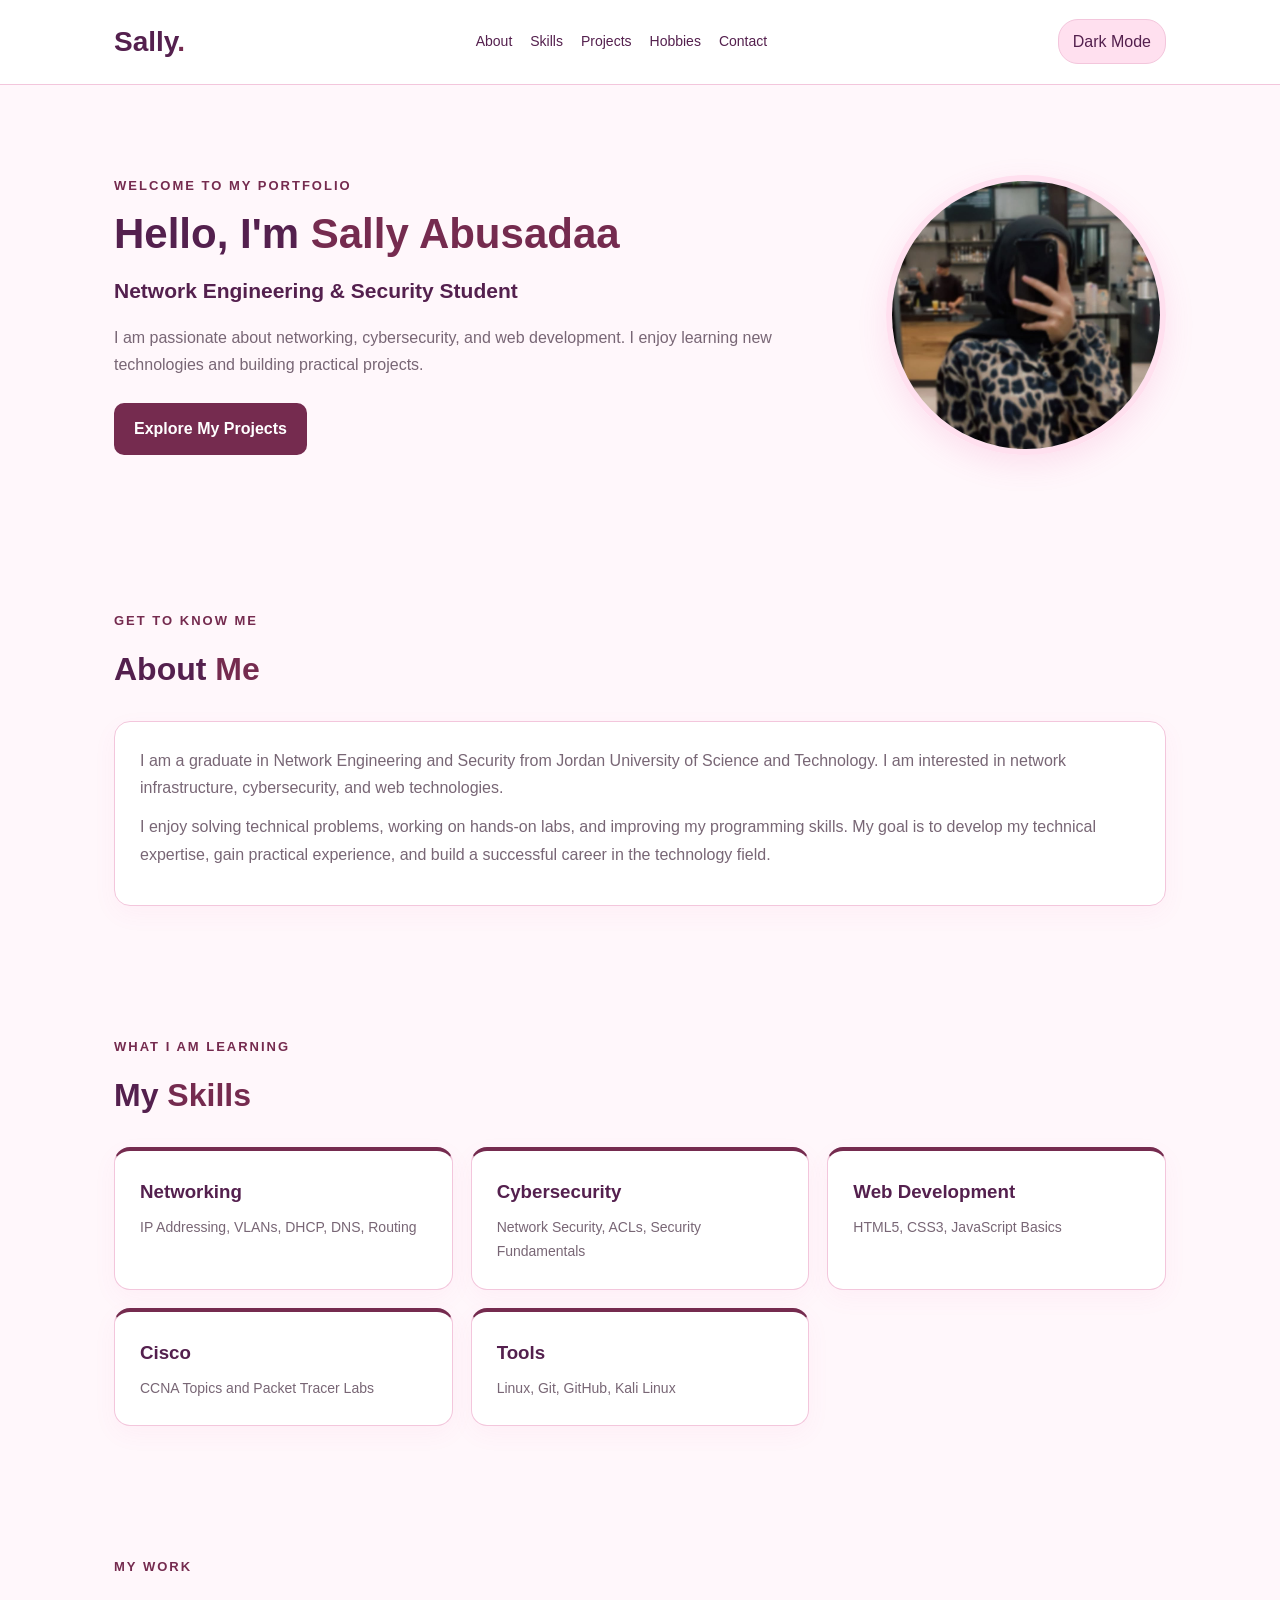
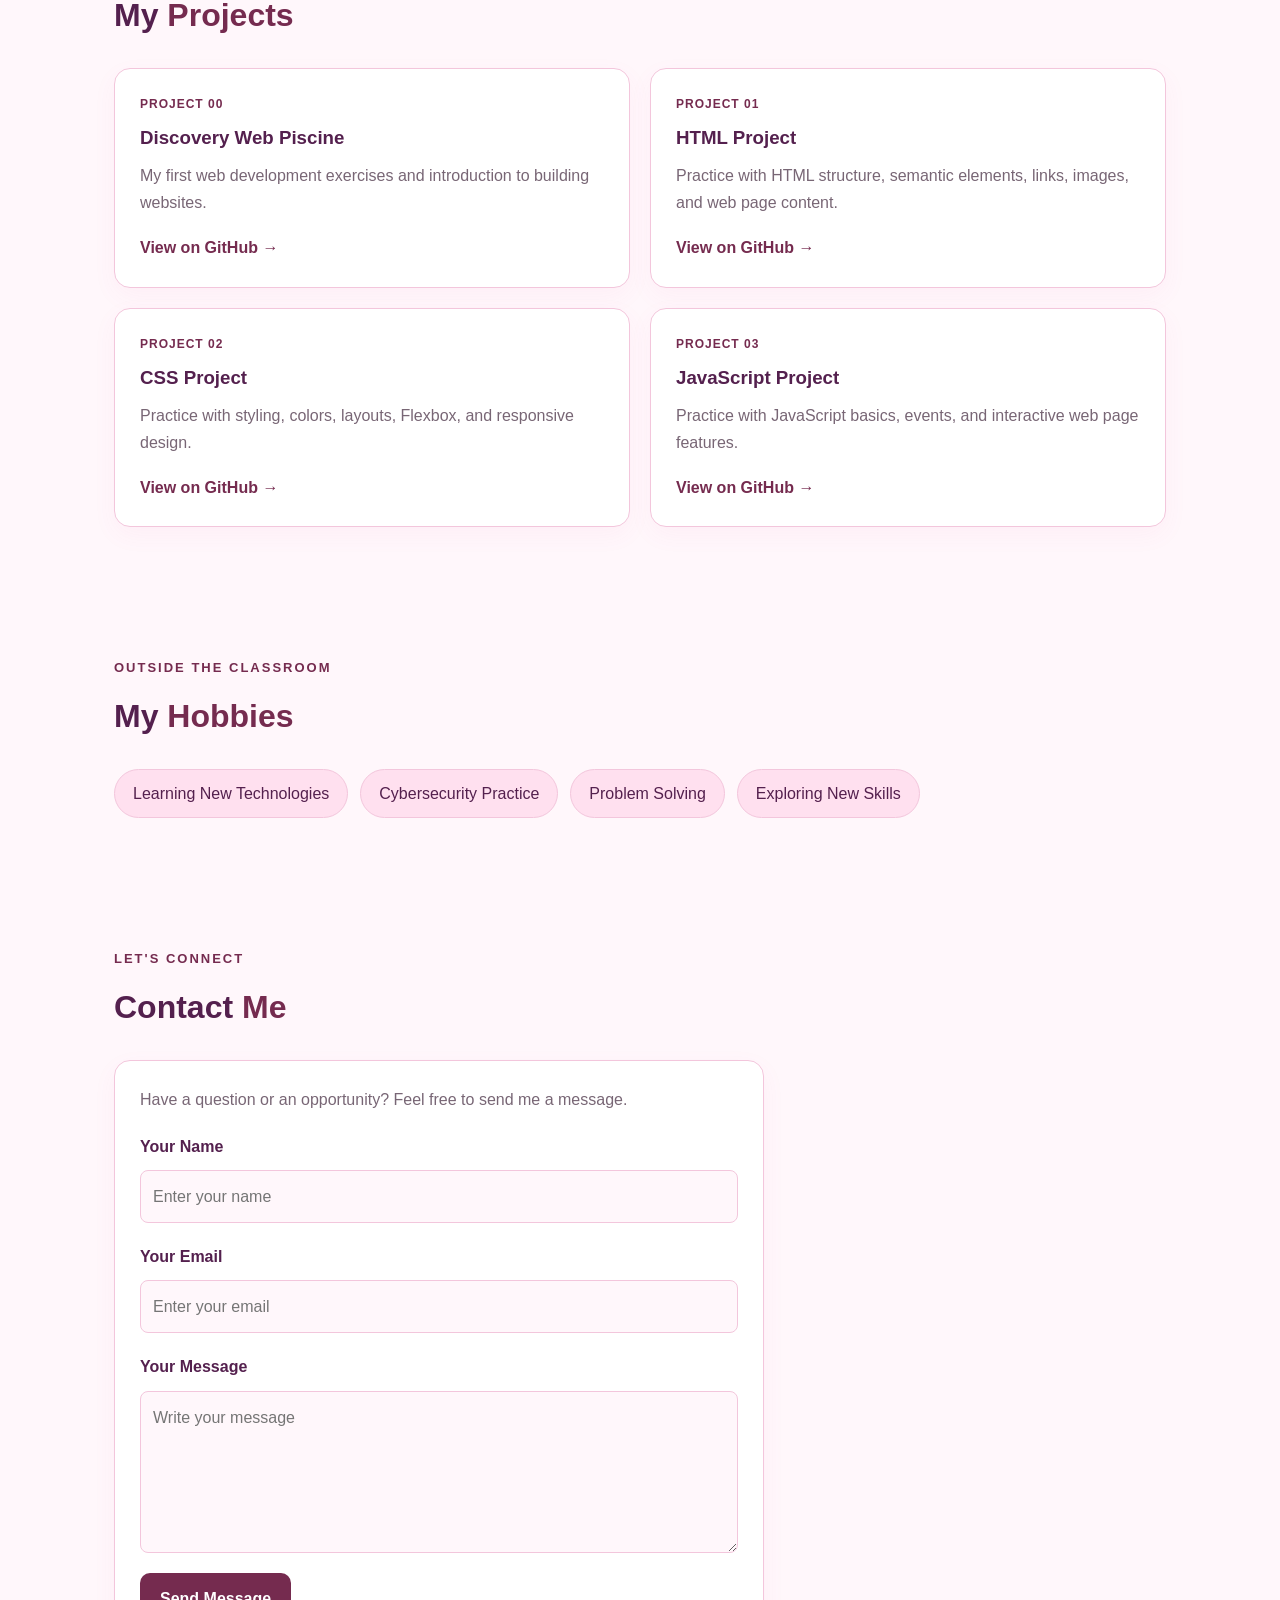
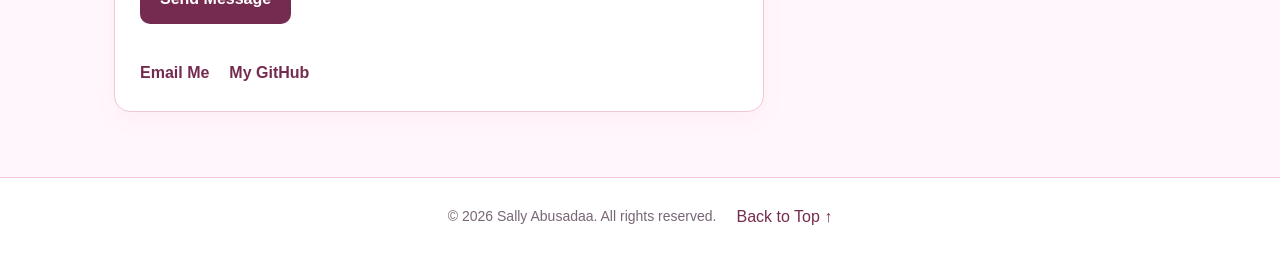
==== index.html @ cbf3a722 "First commit" ====
<!DOCTYPE html>
<html lang="en">
<head>
    <meta charset="UTF-8">
    <meta name="viewport" content="width=device-width, initial-scale=1.0">
    <title>Sally | Personal Portfolio</title>
    <link rel="stylesheet" href="style.css">
    <script src="script.js" defer></script>
</head>
<body>

    <!-- Header -->
    <header>
        <nav class="navbar">
            <a href="#home" class="logo">Sally<span>.</span></a>

            <div class="nav-links">
                <a href="#about">About</a>
                <a href="#skills">Skills</a>
                <a href="#projects">Projects</a>
                <a href="#hobbies">Hobbies</a>
                <a href="#contact">Contact</a>
            </div>

            <button id="themeButton" class="theme-button">
                Dark Mode
            </button>
        </nav>
    </header>

    <main>

        <!-- Home -->
        <section id="home" class="hero">
            <div class="hero-text">
                <p class="small-title">WELCOME TO MY PORTFOLIO</p>

                <h1>Hello, I'm <span>Sally Abusadaa</span></h1>

                <h2>Network Engineering & Security Student</h2>

                <p>
                    I am passionate about networking, cybersecurity,
                    and web development. I enjoy learning new technologies
                    and building practical projects.
                </p>

                <a href="#projects" class="main-button">
                    Explore My Projects
                </a>
            </div>

            <div class="hero-image">
                <img src="assets/profile.jpg.jpg"
                     alt="Sally's profile photo">
            </div>
        </section>

        <!-- About Me -->
        <section id="about" class="section">
            <p class="small-title">GET TO KNOW ME</p>
            <h2 class="section-title">About <span>Me</span></h2>

       <div class="about-card">
    <p>
        I am a graduate in Network Engineering and Security
        from Jordan University of Science and Technology.
        I am interested in network infrastructure,
        cybersecurity, and web technologies.
    </p>

    <p>
        I enjoy solving technical problems, working on
        hands-on labs, and improving my programming skills.
        My goal is to develop my technical expertise,
        gain practical experience, and build a successful
        career in the technology field.
    </p>
</div>
        </section>

        <!-- Skills -->
        <section id="skills" class="section">
            <p class="small-title">WHAT I AM LEARNING</p>
            <h2 class="section-title">My <span>Skills</span></h2>

            <div class="skills-grid">
                <article class="skill-card">
                    <h3>Networking</h3>
                    <p>IP Addressing, VLANs, DHCP, DNS, Routing</p>
                </article>

                <article class="skill-card">
                    <h3>Cybersecurity</h3>
                    <p>Network Security, ACLs, Security Fundamentals</p>
                </article>

                <article class="skill-card">
                    <h3>Web Development</h3>
                    <p>HTML5, CSS3, JavaScript Basics</p>
                </article>

                <article class="skill-card">
                    <h3>Cisco</h3>
                    <p>CCNA Topics and Packet Tracer Labs</p>
                </article>

                <article class="skill-card">
                    <h3>Tools</h3>
                    <p>Linux, Git, GitHub, Kali Linux</p>
                </article>
            </div>
        </section>

        <!-- Projects -->
        <section id="projects" class="section">
            <p class="small-title">MY WORK</p>
            <h2 class="section-title">My <span>Projects</span></h2>

            <div class="projects-grid">

                <article class="project-card">
                    <p class="project-number">PROJECT 00</p>
                    <h3>Discovery Web Piscine</h3>
                    <p>
                        My first web development exercises and
                        introduction to building websites.
                    </p>
                    <a href="https://github.com/sallyabusadaa8-alt/discovery-web-piscine"
                       target="_blank" rel="noopener noreferrer">
                        View on GitHub →
                    </a>
                </article>

                <article class="project-card">
                    <p class="project-number">PROJECT 01</p>
                    <h3>HTML Project</h3>
                    <p>
                        Practice with HTML structure, semantic elements,
                        links, images, and web page content.
                    </p>
                    <a href="https://github.com/sallyabusadaa8-alt/project_html"
                       target="_blank" rel="noopener noreferrer">
                        View on GitHub →
                    </a>
                </article>

                <article class="project-card">
                    <p class="project-number">PROJECT 02</p>
                    <h3>CSS Project</h3>
                    <p>
                        Practice with styling, colors, layouts,
                        Flexbox, and responsive design.
                    </p>
                    <a href="https://github.com/sallyabusadaa8-alt/project_css"
                       target="_blank" rel="noopener noreferrer">
                        View on GitHub →
                    </a>
                </article>

                <article class="project-card">
                    <p class="project-number">PROJECT 03</p>
                    <h3>JavaScript Project</h3>
                    <p>
                        Practice with JavaScript basics, events,
                        and interactive web page features.
                    </p>
                    <a href="https://github.com/sallyabusadaa8-alt/project3-java"
                       target="_blank" rel="noopener noreferrer">
                        View on GitHub →
                    </a>
                </article>

            </div>
        </section>

        <!-- Hobbies -->
        <section id="hobbies" class="section">
            <p class="small-title">OUTSIDE THE CLASSROOM</p>
            <h2 class="section-title">My <span>Hobbies</span></h2>

            <div class="hobbies-list">
                <div class="hobby">Learning New Technologies</div>
                <div class="hobby">Cybersecurity Practice</div>
                <div class="hobby">Problem Solving</div>
                <div class="hobby">Exploring New Skills</div>
            </div>
        </section>

        <!-- Contact -->
        <section id="contact" class="section">
            <p class="small-title">LET'S CONNECT</p>
            <h2 class="section-title">Contact <span>Me</span></h2>

            <div class="contact-card">
                <p>
                    Have a question or an opportunity?
                    Feel free to send me a message.
                </p>

                <form id="contactForm">
                    <label for="name">Your Name</label>
                    <input type="text" id="name"
                           placeholder="Enter your name" required>

                    <label for="email">Your Email</label>
                    <input type="email" id="email"
                           placeholder="Enter your email" required>

                    <label for="message">Your Message</label>
                    <textarea id="message"
                              placeholder="Write your message"
                              rows="5" required></textarea>

                    <button type="submit" class="main-button">
                        Send Message
                    </button>

                    <p id="formMessage" aria-live="polite"></p>
                </form>

                <div class="contact-links">
                    <a href="mailto:sallyabusadaa8@gmail.com">
                        Email Me
                    </a>

                    <a href="https://github.com/sallyabusadaa8-alt"
                       target="_blank" rel="noopener noreferrer">
                        My GitHub
                    </a>
                </div>
            </div>
        </section>

    </main>

    <!-- Footer -->
    <footer>
        <p>© 2026 Sally Abusadaa. All rights reserved.</p>
        <a href="#home">Back to Top ↑</a>
    </footer>

</body>
</html>
---- style.css ----
/* Basic Settings */
* {
    margin: 0;
    padding: 0;
    box-sizing: border-box;
    scroll-behavior: smooth;
}

:root {
    --background: #fff7fb;
    --card: #ffffff;
    --text: #54204e;
    --muted: #786675;
    --pink: #752b4f;
    --light-pink: #ffe0ef;
    --border: #f3c6dc;
}

body.dark {
    --background: #1c1420;
    --card: #2b1d30;
    --text: #fff0f8;
    --muted: #d2b8cb;
    --pink: #ff83bf;
    --light-pink: #44253b;
    --border: #59334d;
}

body {
    font-family: Arial, sans-serif;
    background: var(--background);
    color: var(--text);
    line-height: 1.7;
    transition: background 0.3s, color 0.3s;
}

a {
    color: var(--pink);
    text-decoration: none;
}

button,
input,
textarea {
    font: inherit;
}

/* Header and Navigation */
header {
    background: var(--card);
    border-bottom: 1px solid var(--border);
    position: sticky;
    top: 0;
    z-index: 10;
}

.navbar {
    max-width: 1100px;
    margin: auto;
    padding: 18px 24px;
    display: flex;
    justify-content: space-between;
    align-items: center;
    gap: 18px;
}

.logo {
    font-size: 28px;
    font-weight: bold;
    color: var(--text);
}

.logo span,
h1 span,
.section-title span {
    color: var(--pink);
}

.nav-links {
    display: flex;
    gap: 18px;
    flex-wrap: wrap;
}

.nav-links a {
    color: var(--text);
    font-size: 14px;
}

.nav-links a:hover {
    color: var(--pink);
}

.theme-button {
    background: var(--light-pink);
    color: var(--text);
    border: 1px solid var(--border);
    border-radius: 20px;
    padding: 8px 14px;
    cursor: pointer;
}

/* Home Section */
.hero {
    max-width: 1100px;
    margin: auto;
    padding: 90px 24px;
    display: flex;
    align-items: center;
    justify-content: space-between;
    gap: 50px;
}

.hero-text {
    flex: 1;
}

.small-title {
    color: var(--pink);
    font-size: 13px;
    font-weight: bold;
    letter-spacing: 2px;
    margin-bottom: 10px;
}

.hero h1 {
    font-size: 42px;
    line-height: 1.3;
    margin-bottom: 12px;
}

.hero h2 {
    font-size: 21px;
    margin-bottom: 15px;
}

.hero-text > p:not(.small-title) {
    color: var(--muted);
    margin-bottom: 25px;
}

.hero-image {
    width: 280px;
    height: 280px;
    flex-shrink: 0;
}

.hero-image img {
    width: 100%;
    height: 100%;
    object-fit: cover;
    border-radius: 50%;
    border: 6px solid var(--light-pink);
    box-shadow: 0 10px 30px #e7549b22;
}

/* Buttons */
.main-button {
    display: inline-block;
    background: var(--pink);
    color: white;
    border: none;
    border-radius: 10px;
    padding: 12px 20px;
    cursor: pointer;
    font-weight: bold;
}

.main-button:hover {
    opacity: 0.85;
}

/* General Sections */
.section {
    max-width: 1100px;
    margin: auto;
    padding: 65px 24px;
    scroll-margin-top: 90px;
}

.section-title {
    font-size: 32px;
    margin-bottom: 25px;
}

.about-card,
.skill-card,
.project-card,
.contact-card {
    background: var(--card);
    border: 1px solid var(--border);
    border-radius: 16px;
    padding: 25px;
    box-shadow: 0 8px 25px #e7549b0d;
}

.about-card p {
    color: var(--muted);
    margin-bottom: 12px;
}

/* Skills */
.skills-grid {
    display: grid;
    grid-template-columns: repeat(3, 1fr);
    gap: 18px;
}

.skill-card {
    border-top: 4px solid var(--pink);
}

.skill-card h3 {
    margin-bottom: 8px;
}

.skill-card p {
    color: var(--muted);
    font-size: 14px;
}

/* Projects */
.projects-grid {
    display: grid;
    grid-template-columns: repeat(2, 1fr);
    gap: 20px;
}

.project-card {
    display: flex;
    flex-direction: column;
    align-items: flex-start;
}

.project-number {
    color: var(--pink);
    font-size: 12px;
    font-weight: bold;
    letter-spacing: 1px;
}

.project-card h3 {
    margin: 8px 0;
}

.project-card p:not(.project-number) {
    color: var(--muted);
    margin-bottom: 18px;
}

.project-card a {
    margin-top: auto;
    font-weight: bold;
}

.project-card a:hover {
    text-decoration: underline;
}

/* Hobbies */
.hobbies-list {
    display: flex;
    flex-wrap: wrap;
    gap: 12px;
}

.hobby {
    background: var(--light-pink);
    color: var(--text);
    border: 1px solid var(--border);
    border-radius: 25px;
    padding: 10px 18px;
}

/* Contact Form */
.contact-card {
    max-width: 650px;
}

.contact-card > p {
    color: var(--muted);
    margin-bottom: 20px;
}

#contactForm {
    display: flex;
    flex-direction: column;
    gap: 10px;
}

#contactForm label {
    font-weight: bold;
}

#contactForm input,
#contactForm textarea {
    width: 100%;
    padding: 12px;
    color: var(--text);
    background: var(--background);
    border: 1px solid var(--border);
    border-radius: 8px;
    margin-bottom: 10px;
}

#contactForm textarea {
    resize: vertical;
}

#contactForm .main-button {
    align-self: flex-start;
}

#formMessage {
    color: var(--pink);
}

.contact-links {
    display: flex;
    gap: 20px;
    margin-top: 25px;
    flex-wrap: wrap;
    font-weight: bold;
}

/* Footer */
footer {
    background: var(--card);
    border-top: 1px solid var(--border);
    padding: 25px;
    display: flex;
    justify-content: center;
    align-items: center;
    gap: 20px;
    flex-wrap: wrap;
    text-align: center;
}

footer p {
    color: var(--muted);
    font-size: 14px;
}

/* Mobile Responsive Design */
@media (max-width: 750px) {
    .navbar {
        flex-wrap: wrap;
        justify-content: center;
    }

    .nav-links {
        justify-content: center;
        order: 3;
        width: 100%;
    }

    .hero {
        flex-direction: column-reverse;
        text-align: center;
        padding-top: 55px;
    }

    .hero-image {
        width: 210px;
        height: 210px;
    }

    .hero h1 {
        font-size: 32px;
    }

    .skills-grid {
        grid-template-columns: repeat(2, 1fr);
    }

    .projects-grid {
        grid-template-columns: 1fr;
    }

    .section {
        padding-top: 45px;
        padding-bottom: 45px;
    }
}

@media (max-width: 450px) {
    .skills-grid {
        grid-template-columns: 1fr;
    }

    .nav-links {
        gap: 12px;
    }

    .hero h1 {
        font-size: 28px;
    }
}
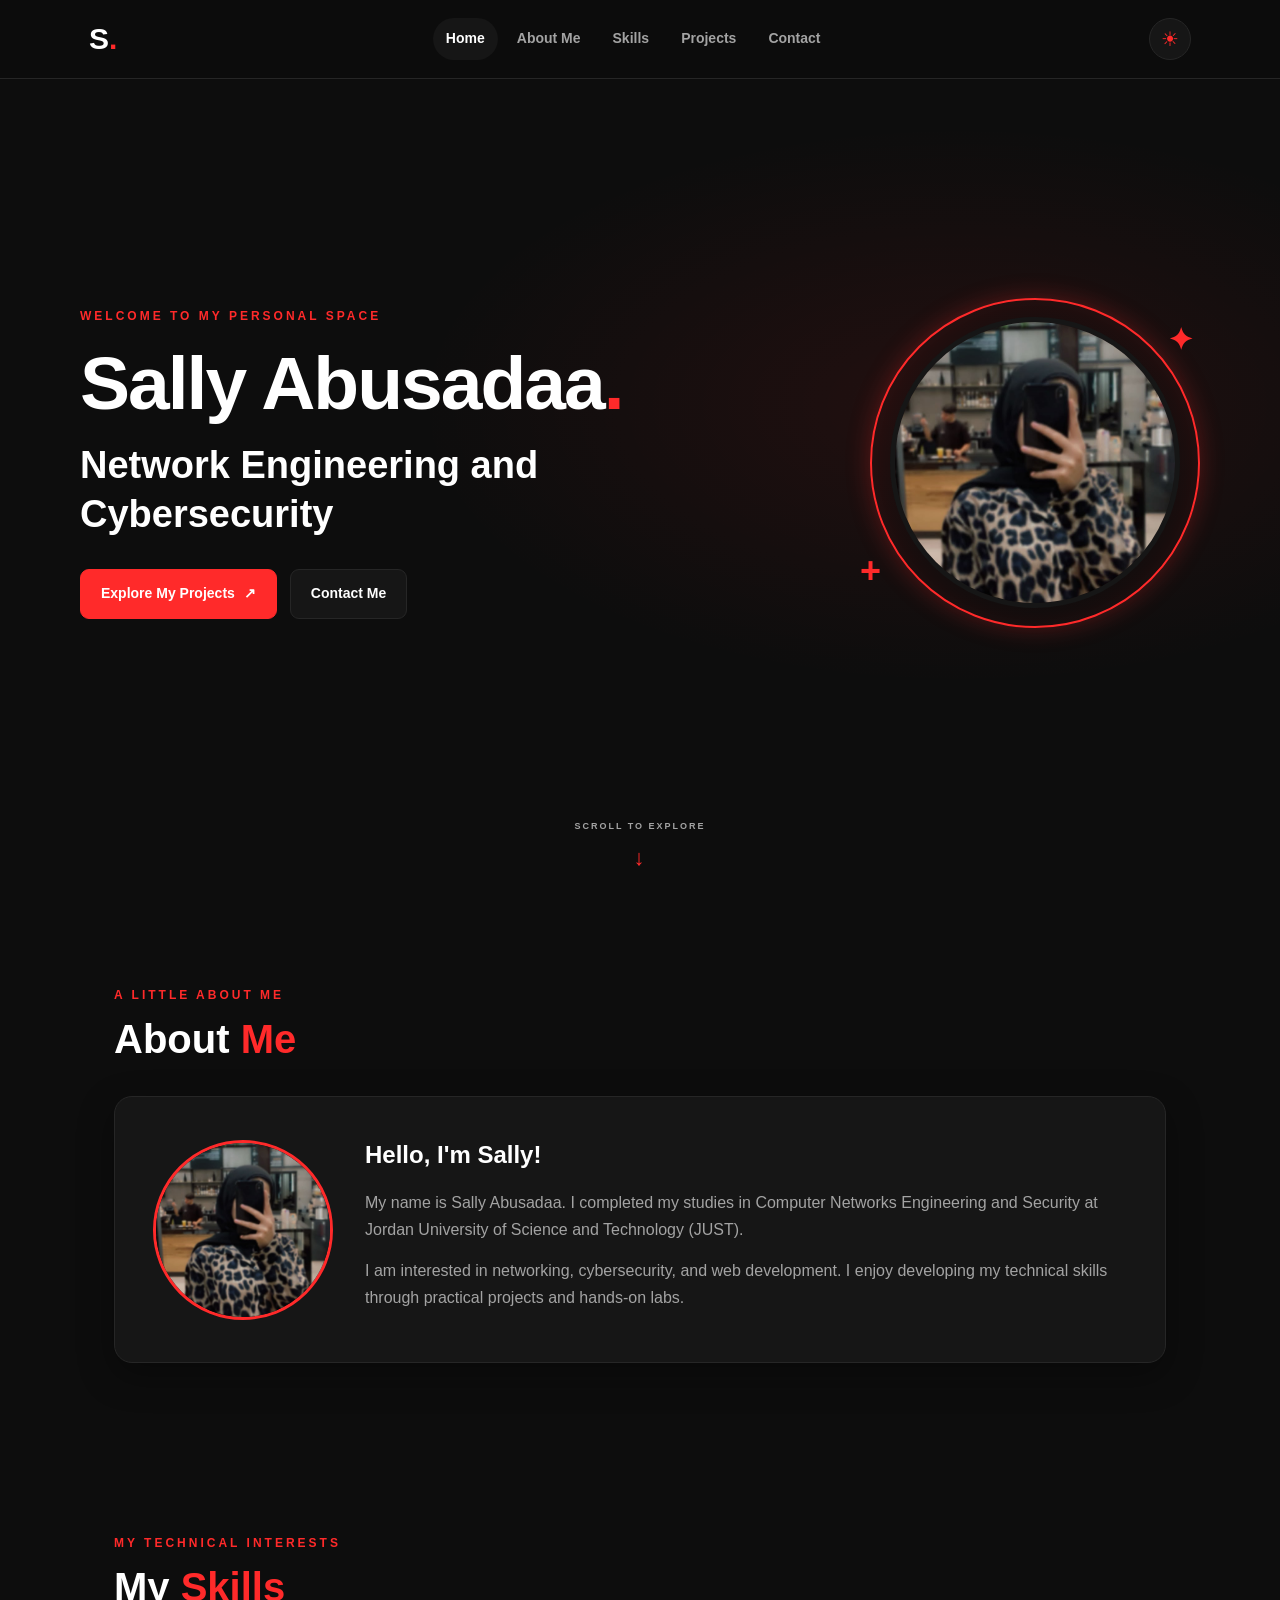
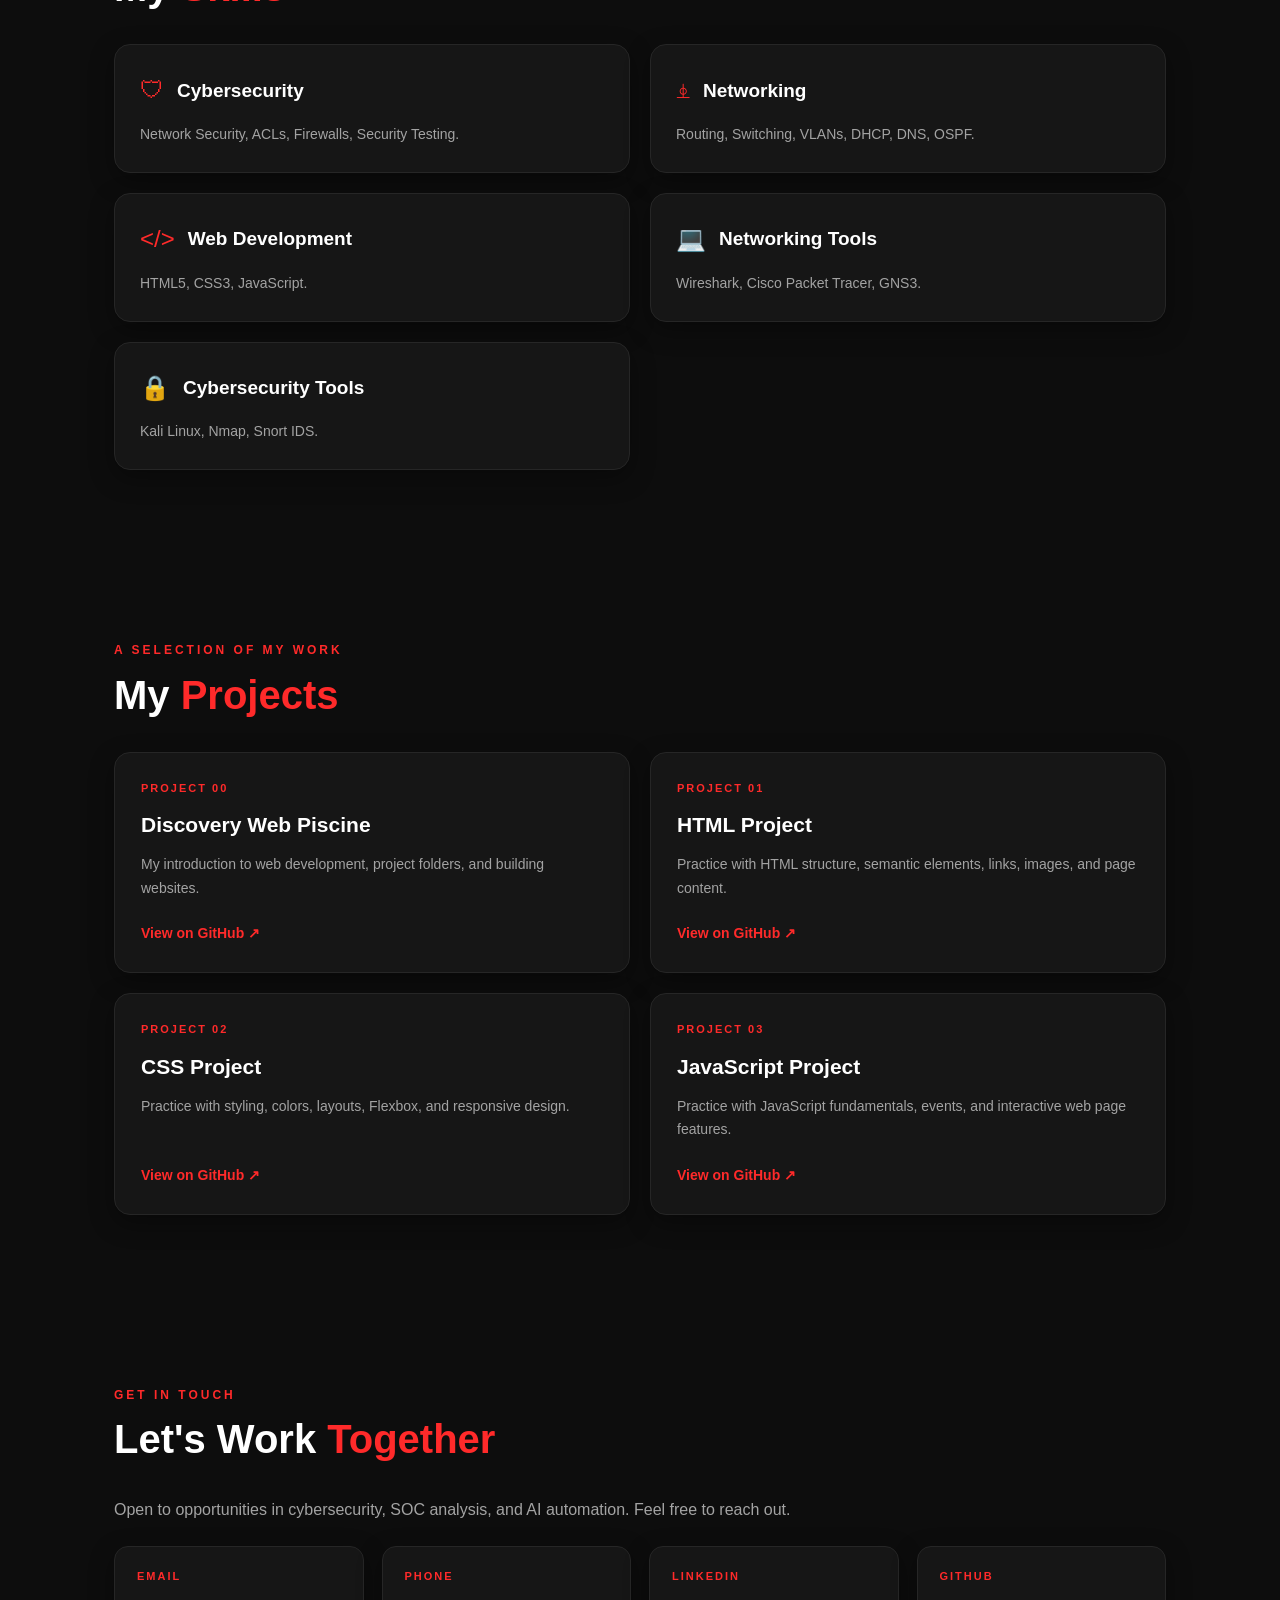
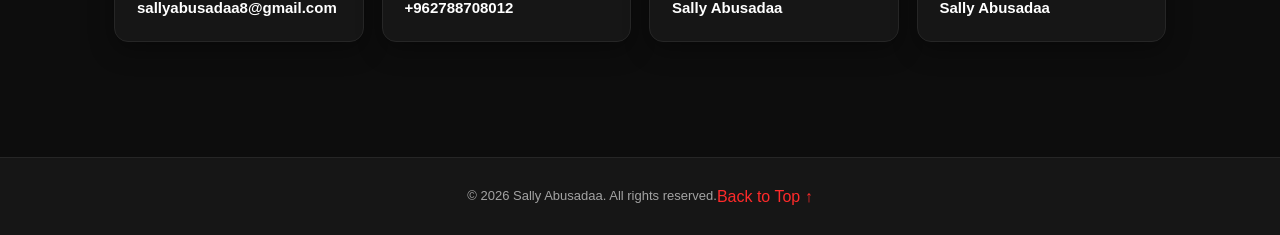
==== commit ee19bd55: "Add files via upload" ====
--- a/index.html
+++ b/index.html
@@ -1,245 +1,211 @@
-
-<!DOCTYPE html>
-<html lang="en">
-<head>
-    <meta charset="UTF-8">
-    <meta name="viewport" content="width=device-width, initial-scale=1.0">
-    <title>Sally | Personal Portfolio</title>
-    <link rel="stylesheet" href="style.css">
-    <script src="script.js" defer></script>
-</head>
-<body>
-
-    <!-- Header -->
-    <header>
-        <nav class="navbar">
-            <a href="#home" class="logo">Sally<span>.</span></a>
-
-            <div class="nav-links">
-                <a href="#about">About</a>
-                <a href="#skills">Skills</a>
-                <a href="#projects">Projects</a>
-                <a href="#hobbies">Hobbies</a>
-                <a href="#contact">Contact</a>
-            </div>
-
-            <button id="themeButton" class="theme-button">
-                Dark Mode
-            </button>
-        </nav>
-    </header>
-
-    <main>
-
-        <!-- Home -->
-        <section id="home" class="hero">
-            <div class="hero-text">
-                <p class="small-title">WELCOME TO MY PORTFOLIO</p>
-
-                <h1>Hello, I'm <span>Sally Abusadaa</span></h1>
-
-                <h2>Network Engineering & Security Student</h2>
-
-                <p>
-                    I am passionate about networking, cybersecurity,
-                    and web development. I enjoy learning new technologies
-                    and building practical projects.
-                </p>
-
-                <a href="#projects" class="main-button">
-                    Explore My Projects
-                </a>
-            </div>
-
-            <div class="hero-image">
-                <img src="assets/profile.jpg.jpg"
-                     alt="Sally's profile photo">
-            </div>
-        </section>
-
-        <!-- About Me -->
-        <section id="about" class="section">
-            <p class="small-title">GET TO KNOW ME</p>
-            <h2 class="section-title">About <span>Me</span></h2>
-
-       <div class="about-card">
-    <p>
-        I am a graduate in Network Engineering and Security
-        from Jordan University of Science and Technology.
-        I am interested in network infrastructure,
-        cybersecurity, and web technologies.
-    </p>
-
-    <p>
-        I enjoy solving technical problems, working on
-        hands-on labs, and improving my programming skills.
-        My goal is to develop my technical expertise,
-        gain practical experience, and build a successful
-        career in the technology field.
-    </p>
-</div>
-        </section>
-
-        <!-- Skills -->
-        <section id="skills" class="section">
-            <p class="small-title">WHAT I AM LEARNING</p>
-            <h2 class="section-title">My <span>Skills</span></h2>
-
-            <div class="skills-grid">
-                <article class="skill-card">
-                    <h3>Networking</h3>
-                    <p>IP Addressing, VLANs, DHCP, DNS, Routing</p>
-                </article>
-
-                <article class="skill-card">
-                    <h3>Cybersecurity</h3>
-                    <p>Network Security, ACLs, Security Fundamentals</p>
-                </article>
-
-                <article class="skill-card">
-                    <h3>Web Development</h3>
-                    <p>HTML5, CSS3, JavaScript Basics</p>
-                </article>
-
-                <article class="skill-card">
-                    <h3>Cisco</h3>
-                    <p>CCNA Topics and Packet Tracer Labs</p>
-                </article>
-
-                <article class="skill-card">
-                    <h3>Tools</h3>
-                    <p>Linux, Git, GitHub, Kali Linux</p>
-                </article>
-            </div>
-        </section>
-
-        <!-- Projects -->
-        <section id="projects" class="section">
-            <p class="small-title">MY WORK</p>
-            <h2 class="section-title">My <span>Projects</span></h2>
-
-            <div class="projects-grid">
-
-                <article class="project-card">
-                    <p class="project-number">PROJECT 00</p>
-                    <h3>Discovery Web Piscine</h3>
-                    <p>
-                        My first web development exercises and
-                        introduction to building websites.
-                    </p>
-                    <a href="https://github.com/sallyabusadaa8-alt/discovery-web-piscine"
-                       target="_blank" rel="noopener noreferrer">
-                        View on GitHub →
-                    </a>
-                </article>
-
-                <article class="project-card">
-                    <p class="project-number">PROJECT 01</p>
-                    <h3>HTML Project</h3>
-                    <p>
-                        Practice with HTML structure, semantic elements,
-                        links, images, and web page content.
-                    </p>
-                    <a href="https://github.com/sallyabusadaa8-alt/project_html"
-                       target="_blank" rel="noopener noreferrer">
-                        View on GitHub →
-                    </a>
-                </article>
-
-                <article class="project-card">
-                    <p class="project-number">PROJECT 02</p>
-                    <h3>CSS Project</h3>
-                    <p>
-                        Practice with styling, colors, layouts,
-                        Flexbox, and responsive design.
-                    </p>
-                    <a href="https://github.com/sallyabusadaa8-alt/project_css"
-                       target="_blank" rel="noopener noreferrer">
-                        View on GitHub →
-                    </a>
-                </article>
-
-                <article class="project-card">
-                    <p class="project-number">PROJECT 03</p>
-                    <h3>JavaScript Project</h3>
-                    <p>
-                        Practice with JavaScript basics, events,
-                        and interactive web page features.
-                    </p>
-                    <a href="https://github.com/sallyabusadaa8-alt/project3-java"
-                       target="_blank" rel="noopener noreferrer">
-                        View on GitHub →
-                    </a>
-                </article>
-
-            </div>
-        </section>
-
-        <!-- Hobbies -->
-        <section id="hobbies" class="section">
-            <p class="small-title">OUTSIDE THE CLASSROOM</p>
-            <h2 class="section-title">My <span>Hobbies</span></h2>
-
-            <div class="hobbies-list">
-                <div class="hobby">Learning New Technologies</div>
-                <div class="hobby">Cybersecurity Practice</div>
-                <div class="hobby">Problem Solving</div>
-                <div class="hobby">Exploring New Skills</div>
-            </div>
-        </section>
-
-        <!-- Contact -->
-        <section id="contact" class="section">
-            <p class="small-title">LET'S CONNECT</p>
-            <h2 class="section-title">Contact <span>Me</span></h2>
-
-            <div class="contact-card">
-                <p>
-                    Have a question or an opportunity?
-                    Feel free to send me a message.
-                </p>
-
-                <form id="contactForm">
-                    <label for="name">Your Name</label>
-                    <input type="text" id="name"
-                           placeholder="Enter your name" required>
-
-                    <label for="email">Your Email</label>
-                    <input type="email" id="email"
-                           placeholder="Enter your email" required>
-
-                    <label for="message">Your Message</label>
-                    <textarea id="message"
-                              placeholder="Write your message"
-                              rows="5" required></textarea>
-
-                    <button type="submit" class="main-button">
-                        Send Message
-                    </button>
-
-                    <p id="formMessage" aria-live="polite"></p>
-                </form>
-
-                <div class="contact-links">
-                    <a href="mailto:sallyabusadaa8@gmail.com">
-                        Email Me
-                    </a>
-
-                    <a href="https://github.com/sallyabusadaa8-alt"
-                       target="_blank" rel="noopener noreferrer">
-                        My GitHub
-                    </a>
-                </div>
-            </div>
-        </section>
-
-    </main>
-
-    <!-- Footer -->
-    <footer>
-        <p>© 2026 Sally Abusadaa. All rights reserved.</p>
-        <a href="#home">Back to Top ↑</a>
-    </footer>
-
-</body>
-</html>
+
+<!DOCTYPE html>
+<html lang="en">
+<head>
+    <meta charset="UTF-8">
+    <meta name="viewport" content="width=device-width, initial-scale=1.0">
+    <meta name="description" content="Sally Abusadaa's personal portfolio in networking, cybersecurity, and web development.">
+    <title>Sally Abusadaa | Personal Portfolio</title>
+    <link rel="stylesheet" href="style.css">
+    <script src="script.js" defer></script>
+</head>
+<body>
+
+    <header class="site-header">
+        <nav class="navbar" aria-label="Main navigation">
+            <a href="#home" class="logo">S<span>.</span></a>
+
+            <div class="nav-links">
+                <a href="#home" class="nav-btn active">Home</a>
+                <a href="#about" class="nav-btn">About Me</a>
+                <a href="#skills" class="nav-btn">Skills</a>
+                <a href="#projects" class="nav-btn">Projects</a>
+                <a href="#contact" class="nav-btn">Contact</a>
+            </div>
+
+            <button id="themeToggle" class="theme-toggle" type="button" aria-label="Switch to light theme" title="Switch theme">☀</button>
+        </nav>
+    </header>
+
+    <main>
+        <section id="home" class="hero">
+            <div class="hero-container">
+                <div class="hero-text">
+                    <p class="hero-eyebrow">WELCOME TO MY PERSONAL SPACE</p>
+                    <h1 class="portfolio-title">Sally Abusadaa<span class="title-dot">.</span></h1>
+                    <h2 class="hero-name">Network Engineering and Cybersecurity</h2>
+
+                    <div class="hero-buttons">
+                        <a href="#projects" class="main-button">Explore My Projects <span>↗</span></a>
+                        <a href="#contact" class="secondary-button">Contact Me</a>
+                    </div>
+                </div>
+
+                <div class="hero-image-container">
+                    <div class="red-circle-glow"></div>
+                    <div class="hero-image">
+                        <img src="assests\picture.jpg.jpg" alt="Portrait of Sally Abusadaa">
+                    </div>
+                    <span class="image-decoration decoration-one">✦</span>
+                    <span class="image-decoration decoration-two">+</span>
+                </div>
+            </div>
+
+            <a href="#about" class="scroll-indicator" aria-label="Scroll to About Me">
+                <span>SCROLL TO EXPLORE</span>
+                <span class="scroll-arrow">↓</span>
+            </a>
+        </section>
+
+        <section id="about" class="section">
+            <p class="small-title">A LITTLE ABOUT ME</p>
+            <h2 class="section-title">About <span>Me</span></h2>
+
+            <div class="about-card">
+                <div class="about-image">
+                    <img src="assests\picture.jpg.jpg" alt="Sally Abusadaa" loading="lazy">
+                </div>
+
+                <div class="about-content">
+                    <h3>Hello, I'm Sally!</h3>
+                    <p>
+                        My name is Sally Abusadaa. I completed my studies
+                        in Computer Networks Engineering and Security at
+                        Jordan University of Science and Technology (JUST).
+                    </p>
+                    <p>
+                        I am interested in networking, cybersecurity, and
+                        web development. I enjoy developing my technical
+                        skills through practical projects and hands-on labs.
+                    </p>
+                </div>
+            </div>
+        </section>
+
+        <section id="skills" class="section">
+            <p class="small-title">MY TECHNICAL INTERESTS</p>
+            <h2 class="section-title">My <span>Skills</span></h2>
+
+            <div class="skills-grid">
+                <article class="skill-card">
+                    <div class="skill-header">
+                        <span class="skill-icon" aria-hidden="true">&#128737;</span>
+                        <h3>Cybersecurity</h3>
+                    </div>
+                    <p>Network Security, ACLs, Firewalls, Security Testing.</p>
+                </article>
+
+                <article class="skill-card">
+                    <div class="skill-header">
+                        <span class="skill-icon" aria-hidden="true">&#9038;</span>
+                        <h3>Networking</h3>
+                    </div>
+                    <p>Routing, Switching, VLANs, DHCP, DNS, OSPF.</p>
+                </article>
+
+                <article class="skill-card">
+                    <div class="skill-header">
+                        <span class="skill-icon" aria-hidden="true">&lt;/&gt;</span>
+                        <h3>Web Development</h3>
+                    </div>
+                    <p>HTML5, CSS3, JavaScript.</p>
+                </article>
+
+                <article class="skill-card">
+                    <div class="skill-header">
+                        <span class="skill-icon" aria-hidden="true">&#128187;</span>
+                        <h3>Networking Tools</h3>
+                    </div>
+                    <p>Wireshark, Cisco Packet Tracer, GNS3.</p>
+                </article>
+
+                <article class="skill-card">
+                    <div class="skill-header">
+                        <span class="skill-icon" aria-hidden="true">&#128274;</span>
+                        <h3>Cybersecurity Tools</h3>
+                    </div>
+                    <p>Kali Linux, Nmap, Snort IDS.</p>
+                </article>
+            </div>
+        </section>
+
+        <section id="projects" class="section">
+            <p class="small-title">A SELECTION OF MY WORK</p>
+            <h2 class="section-title">My <span>Projects</span></h2>
+
+            <div class="projects-grid">
+                <article class="project-card">
+                    <p class="project-number">PROJECT 00</p>
+                    <h3>Discovery Web Piscine</h3>
+                    <p>My introduction to web development, project folders, and building websites.</p>
+                    <a href="https://github.com/sallyabusadaa8-alt/discovery-web-piscine" target="_blank" rel="noopener noreferrer">View on GitHub ↗</a>
+                </article>
+
+                <article class="project-card">
+                    <p class="project-number">PROJECT 01</p>
+                    <h3>HTML Project</h3>
+                    <p>Practice with HTML structure, semantic elements, links, images, and page content.</p>
+                    <a href="https://github.com/sallyabusadaa8-alt/project_html" target="_blank" rel="noopener noreferrer">View on GitHub ↗</a>
+                </article>
+
+                <article class="project-card">
+                    <p class="project-number">PROJECT 02</p>
+                    <h3>CSS Project</h3>
+                    <p>Practice with styling, colors, layouts, Flexbox, and responsive design.</p>
+                    <a href="https://github.com/sallyabusadaa8-alt/Project_css" target="_blank" rel="noopener noreferrer">View on GitHub ↗</a>
+                </article>
+
+                <article class="project-card">
+                    <p class="project-number">PROJECT 03</p>
+                    <h3>JavaScript Project</h3>
+                    <p>Practice with JavaScript fundamentals, events, and interactive web page features.</p>
+                    <a href="https://github.com/sallyabusadaa8-alt/project3-java" target="_blank" rel="noopener noreferrer">View on GitHub ↗</a>
+                </article>
+            </div>
+        </section>
+
+        <section id="contact" class="section">
+    <p class="small-title">GET IN TOUCH</p>
+    <h2 class="section-title">Let's Work <span>Together</span></h2>
+
+    <p class="contact-intro">
+        Open to opportunities in cybersecurity, SOC analysis, and AI automation.
+        Feel free to reach out.
+    </p>
+
+    <div class="contact-cards">
+        <a href="https://mail.google.com/mail/?view=cm&fs=1&to=sallyabusadaa8@gmail.com&su=Portfolio%20Contact&body=Hello%20Sally,"
+   target="_blank"
+   rel="noopener noreferrer"
+   class="contact-card-item">
+    <span class="contact-label">EMAIL</span>
+    <span class="contact-value">sallyabusadaa8@gmail.com</span>
+</a>
+
+        <a href="tel:+962 788708012" class="contact-card-item">
+            <span class="contact-label">PHONE</span>
+            <span class="contact-value">+962788708012</span>
+        </a>
+
+        <a href="https://www.linkedin.com" target="_blank" rel="noopener noreferrer" class="contact-card-item">
+            <span class="contact-label">LINKEDIN</span>
+            <span class="contact-value">Sally Abusadaa</span>
+        </a>
+
+        <a href="https://github.com/sallyabusadaa8-alt" target="_blank" rel="noopener noreferrer" class="contact-card-item">
+            <span class="contact-label">GITHUB</span>
+            <span class="contact-value">Sally Abusadaa</span>
+        </a>
+    </div>
+</section>
+
+        
+    </main>
+
+    <footer>
+        <p>© 2026 Sally Abusadaa. All rights reserved.</p>
+        <a href="#home">Back to Top ↑</a>
+    </footer>
+
+</body>
+</html>
--- a/style.css
+++ b/style.css
@@ -1,400 +1,846 @@
-
-/* Basic Settings */
-* {
-    margin: 0;
-    padding: 0;
-    box-sizing: border-box;
-    scroll-behavior: smooth;
-}
-
-:root {
-    --background: #fff7fb;
-    --card: #ffffff;
-    --text: #54204e;
-    --muted: #786675;
-    --pink: #752b4f;
-    --light-pink: #ffe0ef;
-    --border: #f3c6dc;
-}
-
-body.dark {
-    --background: #1c1420;
-    --card: #2b1d30;
-    --text: #fff0f8;
-    --muted: #d2b8cb;
-    --pink: #ff83bf;
-    --light-pink: #44253b;
-    --border: #59334d;
-}
-
-body {
-    font-family: Arial, sans-serif;
-    background: var(--background);
-    color: var(--text);
-    line-height: 1.7;
-    transition: background 0.3s, color 0.3s;
-}
-
-a {
-    color: var(--pink);
-    text-decoration: none;
-}
-
-button,
-input,
-textarea {
-    font: inherit;
-}
-
-/* Header and Navigation */
-header {
-    background: var(--card);
-    border-bottom: 1px solid var(--border);
-    position: sticky;
-    top: 0;
-    z-index: 10;
-}
-
-.navbar {
-    max-width: 1100px;
-    margin: auto;
-    padding: 18px 24px;
-    display: flex;
-    justify-content: space-between;
-    align-items: center;
-    gap: 18px;
-}
-
-.logo {
-    font-size: 28px;
-    font-weight: bold;
-    color: var(--text);
-}
-
-.logo span,
-h1 span,
-.section-title span {
-    color: var(--pink);
-}
-
-.nav-links {
-    display: flex;
-    gap: 18px;
-    flex-wrap: wrap;
-}
-
-.nav-links a {
-    color: var(--text);
-    font-size: 14px;
-}
-
-.nav-links a:hover {
-    color: var(--pink);
-}
-
-.theme-button {
-    background: var(--light-pink);
-    color: var(--text);
-    border: 1px solid var(--border);
-    border-radius: 20px;
-    padding: 8px 14px;
-    cursor: pointer;
-}
-
-/* Home Section */
-.hero {
-    max-width: 1100px;
-    margin: auto;
-    padding: 90px 24px;
-    display: flex;
-    align-items: center;
-    justify-content: space-between;
-    gap: 50px;
-}
-
-.hero-text {
-    flex: 1;
-}
-
-.small-title {
-    color: var(--pink);
-    font-size: 13px;
-    font-weight: bold;
-    letter-spacing: 2px;
-    margin-bottom: 10px;
-}
-
-.hero h1 {
-    font-size: 42px;
-    line-height: 1.3;
-    margin-bottom: 12px;
-}
-
-.hero h2 {
-    font-size: 21px;
-    margin-bottom: 15px;
-}
-
-.hero-text > p:not(.small-title) {
-    color: var(--muted);
-    margin-bottom: 25px;
-}
-
-.hero-image {
-    width: 280px;
-    height: 280px;
-    flex-shrink: 0;
-}
-
-.hero-image img {
-    width: 100%;
-    height: 100%;
-    object-fit: cover;
-    border-radius: 50%;
-    border: 6px solid var(--light-pink);
-    box-shadow: 0 10px 30px #e7549b22;
-}
-
-/* Buttons */
-.main-button {
-    display: inline-block;
-    background: var(--pink);
-    color: white;
-    border: none;
-    border-radius: 10px;
-    padding: 12px 20px;
-    cursor: pointer;
-    font-weight: bold;
-}
-
-.main-button:hover {
-    opacity: 0.85;
-}
-
-/* General Sections */
-.section {
-    max-width: 1100px;
-    margin: auto;
-    padding: 65px 24px;
-    scroll-margin-top: 90px;
-}
-
-.section-title {
-    font-size: 32px;
-    margin-bottom: 25px;
-}
-
-.about-card,
-.skill-card,
-.project-card,
-.contact-card {
-    background: var(--card);
-    border: 1px solid var(--border);
-    border-radius: 16px;
-    padding: 25px;
-    box-shadow: 0 8px 25px #e7549b0d;
-}
-
-.about-card p {
-    color: var(--muted);
-    margin-bottom: 12px;
-}
-
-/* Skills */
-.skills-grid {
-    display: grid;
-    grid-template-columns: repeat(3, 1fr);
-    gap: 18px;
-}
-
-.skill-card {
-    border-top: 4px solid var(--pink);
-}
-
-.skill-card h3 {
-    margin-bottom: 8px;
-}
-
-.skill-card p {
-    color: var(--muted);
-    font-size: 14px;
-}
-
-/* Projects */
-.projects-grid {
-    display: grid;
-    grid-template-columns: repeat(2, 1fr);
-    gap: 20px;
-}
-
-.project-card {
-    display: flex;
-    flex-direction: column;
-    align-items: flex-start;
-}
-
-.project-number {
-    color: var(--pink);
-    font-size: 12px;
-    font-weight: bold;
-    letter-spacing: 1px;
-}
-
-.project-card h3 {
-    margin: 8px 0;
-}
-
-.project-card p:not(.project-number) {
-    color: var(--muted);
-    margin-bottom: 18px;
-}
-
-.project-card a {
-    margin-top: auto;
-    font-weight: bold;
-}
-
-.project-card a:hover {
-    text-decoration: underline;
-}
-
-/* Hobbies */
-.hobbies-list {
-    display: flex;
-    flex-wrap: wrap;
-    gap: 12px;
-}
-
-.hobby {
-    background: var(--light-pink);
-    color: var(--text);
-    border: 1px solid var(--border);
-    border-radius: 25px;
-    padding: 10px 18px;
-}
-
-/* Contact Form */
-.contact-card {
-    max-width: 650px;
-}
-
-.contact-card > p {
-    color: var(--muted);
-    margin-bottom: 20px;
-}
-
-#contactForm {
-    display: flex;
-    flex-direction: column;
-    gap: 10px;
-}
-
-#contactForm label {
-    font-weight: bold;
-}
-
-#contactForm input,
-#contactForm textarea {
-    width: 100%;
-    padding: 12px;
-    color: var(--text);
-    background: var(--background);
-    border: 1px solid var(--border);
-    border-radius: 8px;
-    margin-bottom: 10px;
-}
-
-#contactForm textarea {
-    resize: vertical;
-}
-
-#contactForm .main-button {
-    align-self: flex-start;
-}
-
-#formMessage {
-    color: var(--pink);
-}
-
-.contact-links {
-    display: flex;
-    gap: 20px;
-    margin-top: 25px;
-    flex-wrap: wrap;
-    font-weight: bold;
-}
-
-/* Footer */
-footer {
-    background: var(--card);
-    border-top: 1px solid var(--border);
-    padding: 25px;
-    display: flex;
-    justify-content: center;
-    align-items: center;
-    gap: 20px;
-    flex-wrap: wrap;
-    text-align: center;
-}
-
-footer p {
-    color: var(--muted);
-    font-size: 14px;
-}
-
-/* Mobile Responsive Design */
-@media (max-width: 750px) {
-    .navbar {
-        flex-wrap: wrap;
-        justify-content: center;
-    }
-
-    .nav-links {
-        justify-content: center;
-        order: 3;
-        width: 100%;
-    }
-
-    .hero {
-        flex-direction: column-reverse;
-        text-align: center;
-        padding-top: 55px;
-    }
-
-    .hero-image {
-        width: 210px;
-        height: 210px;
-    }
-
-    .hero h1 {
-        font-size: 32px;
-    }
-
-    .skills-grid {
-        grid-template-columns: repeat(2, 1fr);
-    }
-
-    .projects-grid {
-        grid-template-columns: 1fr;
-    }
-
-    .section {
-        padding-top: 45px;
-        padding-bottom: 45px;
-    }
-}
-
-@media (max-width: 450px) {
-    .skills-grid {
-        grid-template-columns: 1fr;
-    }
-
-    .nav-links {
-        gap: 12px;
-    }
-
-    .hero h1 {
-        font-size: 28px;
-    }
-}
-
+* {
+    margin: 0;
+    padding: 0;
+    box-sizing: border-box;
+}
+
+:root {
+    color-scheme: dark;
+    --background: #0d0d0d;
+    --card: #161616;
+    --text: #ffffff;
+    --muted: #a3a3a3;
+    --red: #ff2a2a;
+    --border: #262626;
+    --header-bg: rgba(13, 13, 13, 0.88);
+    --input-bg: #101010;
+    --shadow: rgba(0, 0, 0, 0.35);
+}
+
+body.light-mode {
+    color-scheme: light;
+    --background: #fff8f8;
+    --card: #ffffff;
+    --text: #202020;
+    --muted: #666666;
+    --red: #e51f36;
+    --border: #f0d7da;
+    --header-bg: rgba(255, 248, 248, 0.92);
+    --input-bg: #ffffff;
+    --shadow: rgba(100, 20, 30, 0.08);
+}
+
+html {
+    scroll-behavior: smooth;
+    scroll-padding-top: 100px;
+}
+
+body {
+    min-width: 320px;
+    font-family: Arial, Helvetica, sans-serif;
+    background: var(--background);
+    color: var(--text);
+    line-height: 1.7;
+    transition: background 0.3s ease, color 0.3s ease;
+}
+
+body,
+button,
+input,
+textarea {
+    font-family: Arial, Helvetica, sans-serif;
+}
+
+img {
+    display: block;
+    max-width: 100%;
+}
+
+a {
+    color: var(--red);
+    text-decoration: none;
+}
+
+button,
+input,
+textarea {
+    font: inherit;
+}
+
+button,
+a {
+    -webkit-tap-highlight-color: transparent;
+}
+
+button:focus-visible,
+a:focus-visible,
+input:focus-visible,
+textarea:focus-visible {
+    outline: 2px solid var(--red);
+    outline-offset: 4px;
+}
+
+section {
+    scroll-margin-top: 95px;
+}
+
+/* Header & Nav */
+.site-header {
+    position: fixed;
+    top: 0;
+    left: 0;
+    width: 100%;
+    z-index: 100;
+    background: var(--header-bg);
+    backdrop-filter: blur(14px);
+    -webkit-backdrop-filter: blur(14px);
+    border-bottom: 1px solid var(--border);
+}
+
+.navbar {
+    width: min(1150px, 100%);
+    min-height: 78px;
+    margin: auto;
+    padding: 14px 24px;
+    display: flex;
+    justify-content: space-between;
+    align-items: center;
+    gap: 20px;
+}
+
+.logo {
+    color: var(--text);
+    font-size: 30px;
+    font-weight: 900;
+    line-height: 1;
+    flex-shrink: 0;
+}
+
+.logo span {
+    color: var(--red);
+}
+
+.nav-links {
+    display: flex;
+    justify-content: center;
+    align-items: center;
+    flex-wrap: wrap;
+    gap: 6px;
+}
+
+.nav-links a {
+    color: var(--muted);
+    font-size: 14px;
+    font-weight: 600;
+    padding: 9px 13px;
+    border-radius: 22px;
+    transition: background 0.25s ease, color 0.25s ease;
+}
+
+.nav-links a:hover,
+.nav-links a.active {
+    color: var(--text);
+    background: var(--card);
+}
+
+.theme-toggle {
+    width: 42px;
+    height: 42px;
+    display: grid;
+    place-items: center;
+    flex-shrink: 0;
+    border: 1px solid var(--border);
+    border-radius: 50%;
+    background: var(--card);
+    color: var(--red);
+    cursor: pointer;
+    font-size: 20px;
+    transition: transform 0.25s ease;
+}
+
+.theme-toggle:hover {
+    transform: rotate(15deg);
+}
+
+/* Hero Section */
+.hero {
+    min-height: 100vh;
+    min-height: 100svh;
+    position: relative;
+    display: flex;
+    align-items: center;
+    justify-content: center;
+    padding: 125px 24px 100px;
+    overflow: hidden;
+    background:
+        radial-gradient(
+            ellipse at 75% 45%,
+            rgba(255, 42, 42, 0.09),
+            transparent 40%
+        ),
+        var(--background);
+}
+
+.hero-container {
+    width: min(1120px, 100%);
+    margin: auto;
+    display: flex;
+    align-items: center;
+    justify-content: space-between;
+    gap: clamp(35px, 6vw, 90px);
+}
+
+.hero-text {
+    flex: 1 1 560px;
+    min-width: 0;
+    order: 1;
+}
+
+.hero-eyebrow {
+    margin-bottom: 18px;
+    color: var(--red);
+    font-size: 12px;
+    font-weight: 800;
+    letter-spacing: 3px;
+}
+
+.portfolio-title {
+    font-size: clamp(35px, 7vw, 75px);
+    font-weight: 900;
+    line-height: 1.06;
+    letter-spacing: -2px;
+    overflow-wrap: anywhere;
+}
+
+.portfolio-title span:first-child {
+    color: var(--red);
+}
+
+.portfolio-title .title-dot {
+    color: var(--text);
+}
+
+.hero-name {
+    margin-top: 17px;
+    font-size: clamp(25px, 3.2vw, 38px);
+    font-weight: 700;
+    line-height: 1.3;
+}
+
+.hero-description {
+    margin-top: 15px;
+    color: var(--muted);
+    font-size: clamp(13px, 1.5vw, 16px);
+}
+
+.hero-description span {
+    padding: 0 5px;
+    color: var(--red);
+}
+
+.hero-buttons {
+    display: flex;
+    flex-wrap: wrap;
+    align-items: center;
+    gap: 13px;
+    margin-top: 30px;
+}
+
+.main-button,
+.secondary-button {
+    min-height: 48px;
+    display: inline-flex;
+    justify-content: center;
+    align-items: center;
+    gap: 9px;
+    padding: 12px 20px;
+    border-radius: 9px;
+    font-size: 14px;
+    font-weight: 700;
+    text-align: center;
+    cursor: pointer;
+    transition: transform 0.25s ease, background 0.25s ease;
+}
+
+.main-button {
+    border: 1px solid var(--red);
+    background: var(--red);
+    color: #ffffff;
+}
+
+.main-button:hover {
+    background: #d91e1e;
+    transform: translateY(-2px);
+}
+
+.secondary-button {
+    border: 1px solid var(--border);
+    background: var(--card);
+    color: var(--text);
+}
+
+.secondary-button:hover {
+    border-color: var(--red);
+    transform: translateY(-2px);
+}
+
+.hero-note {
+    margin-top: 24px;
+    color: var(--muted);
+    font-size: 12px;
+}
+
+.hero-image-container {
+    position: relative;
+    width: clamp(220px, 29vw, 330px);
+    aspect-ratio: 1;
+    flex: 0 0 auto;
+    display: grid;
+    place-items: center;
+    order: 2;
+}
+
+.red-circle-glow {
+    position: absolute;
+    inset: 0;
+    border: 2px solid var(--red);
+    border-radius: 50%;
+    box-shadow:
+        0 0 25px rgba(255, 42, 42, 0.28),
+        inset 0 0 25px rgba(255, 42, 42, 0.08);
+    animation: pulseGlow 3s ease-in-out infinite alternate;
+}
+
+.hero-image {
+    position: relative;
+    z-index: 1;
+    width: 88%;
+    height: 88%;
+    overflow: hidden;
+    border: 5px solid var(--card);
+    border-radius: 50%;
+    background: var(--card);
+}
+
+.hero-image img {
+    width: 100%;
+    height: 100%;
+    object-fit: cover;
+    object-position: center;
+}
+
+.image-decoration {
+    position: absolute;
+    z-index: 2;
+    color: var(--red);
+    font-size: 30px;
+    font-weight: 700;
+}
+
+.decoration-one {
+    top: 5%;
+    right: 2%;
+}
+
+.decoration-two {
+    bottom: 8%;
+    left: -3%;
+    font-size: 36px;
+}
+
+.scroll-indicator {
+    position: absolute;
+    bottom: 24px;
+    left: 50%;
+    transform: translateX(-50%);
+    display: flex;
+    flex-direction: column;
+    align-items: center;
+    gap: 4px;
+    color: var(--muted);
+    font-size: 9px;
+    font-weight: 700;
+    letter-spacing: 2px;
+    white-space: nowrap;
+}
+
+.scroll-arrow {
+    color: var(--red);
+    font-size: 22px;
+    animation: arrowBounce 1.4s ease-in-out infinite;
+}
+
+@keyframes pulseGlow {
+    from {
+        transform: scale(0.98);
+        box-shadow: 0 0 18px rgba(255, 42, 42, 0.2);
+    }
+    to {
+        transform: scale(1.02);
+        box-shadow: 0 0 38px rgba(255, 42, 42, 0.45);
+    }
+}
+
+@keyframes arrowBounce {
+    0%, 100% {
+        transform: translateY(0);
+    }
+    50% {
+        transform: translateY(5px);
+    }
+}
+
+
+.section {
+    width: min(1100px, 100%);
+    margin: auto;
+    padding: 85px 24px;
+}
+
+.small-title {
+    margin-bottom: 9px;
+    color: var(--red);
+    font-size: 12px;
+    font-weight: 800;
+    letter-spacing: 3px;
+}
+
+.section-title {
+    margin-bottom: 32px;
+    font-size: clamp(29px, 4vw, 40px);
+    font-weight: 800;
+    line-height: 1.25;
+}
+
+.section-title span {
+    color: var(--red);
+}
+
+/* About Me */
+.about-card {
+    display: flex;
+    align-items: center;
+    gap: 32px;
+    padding: clamp(20px, 4vw, 38px);
+    background: var(--card);
+    border: 1px solid var(--border);
+    border-radius: 18px;
+    box-shadow: 0 12px 35px var(--shadow);
+}
+
+.about-image {
+    width: 180px;
+    aspect-ratio: 1;
+    flex: 0 0 auto;
+    overflow: hidden;
+    border: 3px solid var(--red);
+    border-radius: 50%;
+    background: var(--background);
+}
+
+.about-image img {
+    width: 100%;
+    height: 100%;
+    object-fit: cover;
+}
+
+.about-content {
+    flex: 1;
+    min-width: 0;
+}
+
+.about-content h3 {
+    margin-bottom: 13px;
+    font-size: 24px;
+}
+
+.about-content p {
+    margin-bottom: 13px;
+    color: var(--muted);
+}
+
+.text-link {
+    display: inline-block;
+    margin-top: 5px;
+    font-weight: 700;
+}
+
+.text-link:hover {
+    text-decoration: underline;
+}
+
+
+.skills-grid {
+    display: grid;
+    grid-template-columns: repeat(2, minmax(0, 1fr));
+    gap: 20px;
+}
+
+.skill-card {
+    min-width: 0;
+    padding: 25px;
+    background: var(--card);
+    border: 1px solid var(--border);
+    border-radius: 16px;
+    box-shadow: 0 8px 25px var(--shadow);
+    transition: transform 0.25s ease, border-color 0.25s ease;
+}
+
+.skill-card:hover {
+    transform: translateY(-4px);
+    border-color: var(--red);
+}
+
+.skill-header {
+    display: flex;
+    align-items: center;
+    gap: 13px;
+    margin-bottom: 12px;
+}
+
+.skill-icon {
+    flex: 0 0 auto;
+    color: var(--red);
+    font-size: 24px;
+}
+
+.skill-header h3 {
+    font-size: 19px;
+}
+
+.skill-card p {
+    color: var(--muted);
+    font-size: 14px;
+    overflow-wrap: anywhere;
+}
+
+/* Projects */
+.projects-grid {
+    display: grid;
+    grid-template-columns: repeat(2, minmax(0, 1fr));
+    gap: 20px;
+}
+
+.project-card {
+    min-width: 0;
+    display: flex;
+    flex-direction: column;
+    align-items: flex-start;
+    padding: 26px;
+    background: var(--card);
+    border: 1px solid var(--border);
+    border-radius: 16px;
+    box-shadow: 0 8px 25px var(--shadow);
+    transition: transform 0.25s ease, border-color 0.25s ease;
+}
+
+.project-card:hover {
+    transform: translateY(-4px);
+    border-color: var(--red);
+}
+
+.project-number {
+    color: var(--red);
+    font-size: 11px;
+    font-weight: 800;
+    letter-spacing: 2px;
+}
+
+.project-card h3 {
+    margin: 10px 0;
+    font-size: 21px;
+}
+
+.project-card > p:not(.project-number) {
+    margin-bottom: 22px;
+    color: var(--muted);
+    font-size: 14px;
+}
+
+.project-card a {
+    margin-top: auto;
+    font-size: 14px;
+    font-weight: 700;
+}
+
+.project-card a:hover {
+    text-decoration: underline;
+}
+
+
+.contact-card {
+    width: min(680px, 100%);
+    padding: clamp(20px, 4vw, 35px);
+    background: var(--card);
+    border: 1px solid var(--border);
+    border-radius: 18px;
+    box-shadow: 0 12px 35px var(--shadow);
+}
+
+.contact-intro {
+    margin-bottom: 22px;
+    color: var(--muted);
+}
+
+#contactForm {
+    display: flex;
+    flex-direction: column;
+    gap: 18px;
+}
+
+.form-group {
+    display: flex;
+    flex-direction: column;
+    gap: 8px;
+    width: 100%;
+}
+
+#contactForm label {
+    font-size: 14px;
+    font-weight: 700;
+    color: var(--text);
+}
+
+#contactForm input,
+#contactForm textarea {
+    width: 100%;
+    padding: 14px 16px;
+    border: 1px solid var(--border);
+    border-radius: 9px;
+    background: var(--input-bg);
+    color: var(--text);
+    outline: none;
+    transition: border-color 0.25s ease, box-shadow 0.25s ease;
+}
+
+#contactForm input:focus,
+#contactForm textarea:focus {
+    border-color: var(--red);
+    box-shadow: 0 0 8px rgba(255, 42, 42, 0.25);
+}
+
+#contactForm textarea {
+    min-height: 140px;
+    resize: vertical;
+}
+
+#contactForm .main-button {
+    align-self: flex-start;
+    margin-top: 6px;
+}
+
+#formMessage {
+    min-height: 20px;
+    margin-top: 4px;
+    font-size: 14px;
+    font-weight: 600;
+    overflow-wrap: anywhere;
+}
+
+#formMessage.success {
+    color: #28a745;
+}
+
+#formMessage.error {
+    color: var(--red);
+}
+
+.contact-links {
+    display: flex;
+    flex-wrap: wrap;
+    gap: 12px 22px;
+    margin-top: 28px;
+    padding-top: 22px;
+    border-top: 1px solid var(--border);
+}
+
+.contact-links a {
+    font-size: 13px;
+    font-weight: 700;
+}
+
+.contact-links a:hover {
+    text-decoration: underline;
+}
+
+/* Footer */
+footer {
+    display: flex;
+    justify-content: center;
+    align-items: center;
+    padding: 25px 20px;
+    border-top: 1px solid var(--border);
+    background: var(--card);
+    text-align: center;
+}
+
+footer p {
+    color: var(--muted);
+    font-size: 13px;
+}
+
+@media (max-width: 900px) {
+    .navbar {
+        gap: 12px;
+        padding-inline: 18px;
+    }
+
+    .nav-links {
+        gap: 2px;}
+
+    .nav-links a {
+        padding: 8px 9px;
+        font-size: 13px;
+    }
+
+    .hero-container {
+        gap: 30px;
+    }
+
+    .hero-image-container {
+        width: clamp(210px, 30vw, 280px);
+    }
+}
+
+@media (max-width: 650px) {
+    .navbar {
+        min-height: auto;
+        padding: 12px 14px;
+        display: grid;
+        grid-template-columns: 1fr auto;
+        gap: 12px;
+    }
+
+    .logo {
+        font-size: 26px;
+    }
+
+    .theme-toggle {
+        grid-column: 2;
+        grid-row: 1;
+        width: 38px;
+        height: 38px;
+    }
+
+    .nav-links {
+        grid-column: 1 / -1;
+        grid-row: 2;
+        width: 100%;
+        justify-content: center;
+        gap: 4px;
+    }
+
+    .nav-links a {
+        padding: 7px 9px;
+        font-size: 12px;
+    }
+
+    .hero {
+        min-height: auto;
+        padding: 150px 20px 90px;
+    }
+
+    .hero-container {
+        flex-direction: column;
+        text-align: center;
+        gap: 32px;
+    }
+
+    .hero-text {
+        order: 1;
+        flex: auto;
+        width: 100%;
+    }
+
+    .hero-image-container {
+        order: 2;
+        width: min(65vw, 260px);
+    }
+
+    .hero-buttons {
+        justify-content: center;
+    }
+
+    .section {
+        padding: 65px 18px;
+    }
+
+    .about-card {
+        flex-direction: column;
+        align-items: center;
+        text-align: center;
+    }
+
+    .skills-grid,
+    .projects-grid {
+        grid-template-columns: minmax(0, 1fr);
+    }
+}
+
+@media (max-width: 380px) {
+    .portfolio-title {
+        font-size: 40px;
+    }
+
+    .hero-buttons {
+        flex-direction: column;
+        align-items: stretch;
+    }
+
+    .main-button,
+    .secondary-button {
+        width: 100%;
+    }
+}
+/* ===== Contact Cards (جديد) ===== */
+.contact-cards {
+    display: grid;
+    grid-template-columns: repeat(auto-fit, minmax(220px, 1fr));
+    gap: 18px;
+    margin-bottom: 30px;
+}
+
+.contact-card-item {
+    display: flex;
+    flex-direction: column;
+    gap: 10px;
+    padding: 20px 22px;
+    background: var(--card);
+    border: 1px solid var(--border);
+    border-radius: 14px;
+    box-shadow: 0 8px 25px var(--shadow);
+    color: var(--text);
+    text-decoration: none;
+    transition: transform 0.25s ease, border-color 0.25s ease;
+    word-break: break-word;
+}
+
+.contact-card-item:hover {
+    transform: translateY(-4px);
+    border-color: var(--red);
+}
+
+.contact-label {
+    color: var(--red);
+    font-size: 11px;
+    font-weight: 800;
+    letter-spacing: 2px;
+}
+
+.contact-value {
+    color: var(--text);
+    font-size: 15px;
+    font-weight: 600;
+}
+
+/* في الوضع النهاري */
+body.light-mode .contact-card-item {
+    background: var(--card);
+    border-color: var(--border);
+}
+
+@media (max-width: 650px) {
+    .contact-cards {
+        grid-template-columns: minmax(0, 1fr);
+    }
+}
